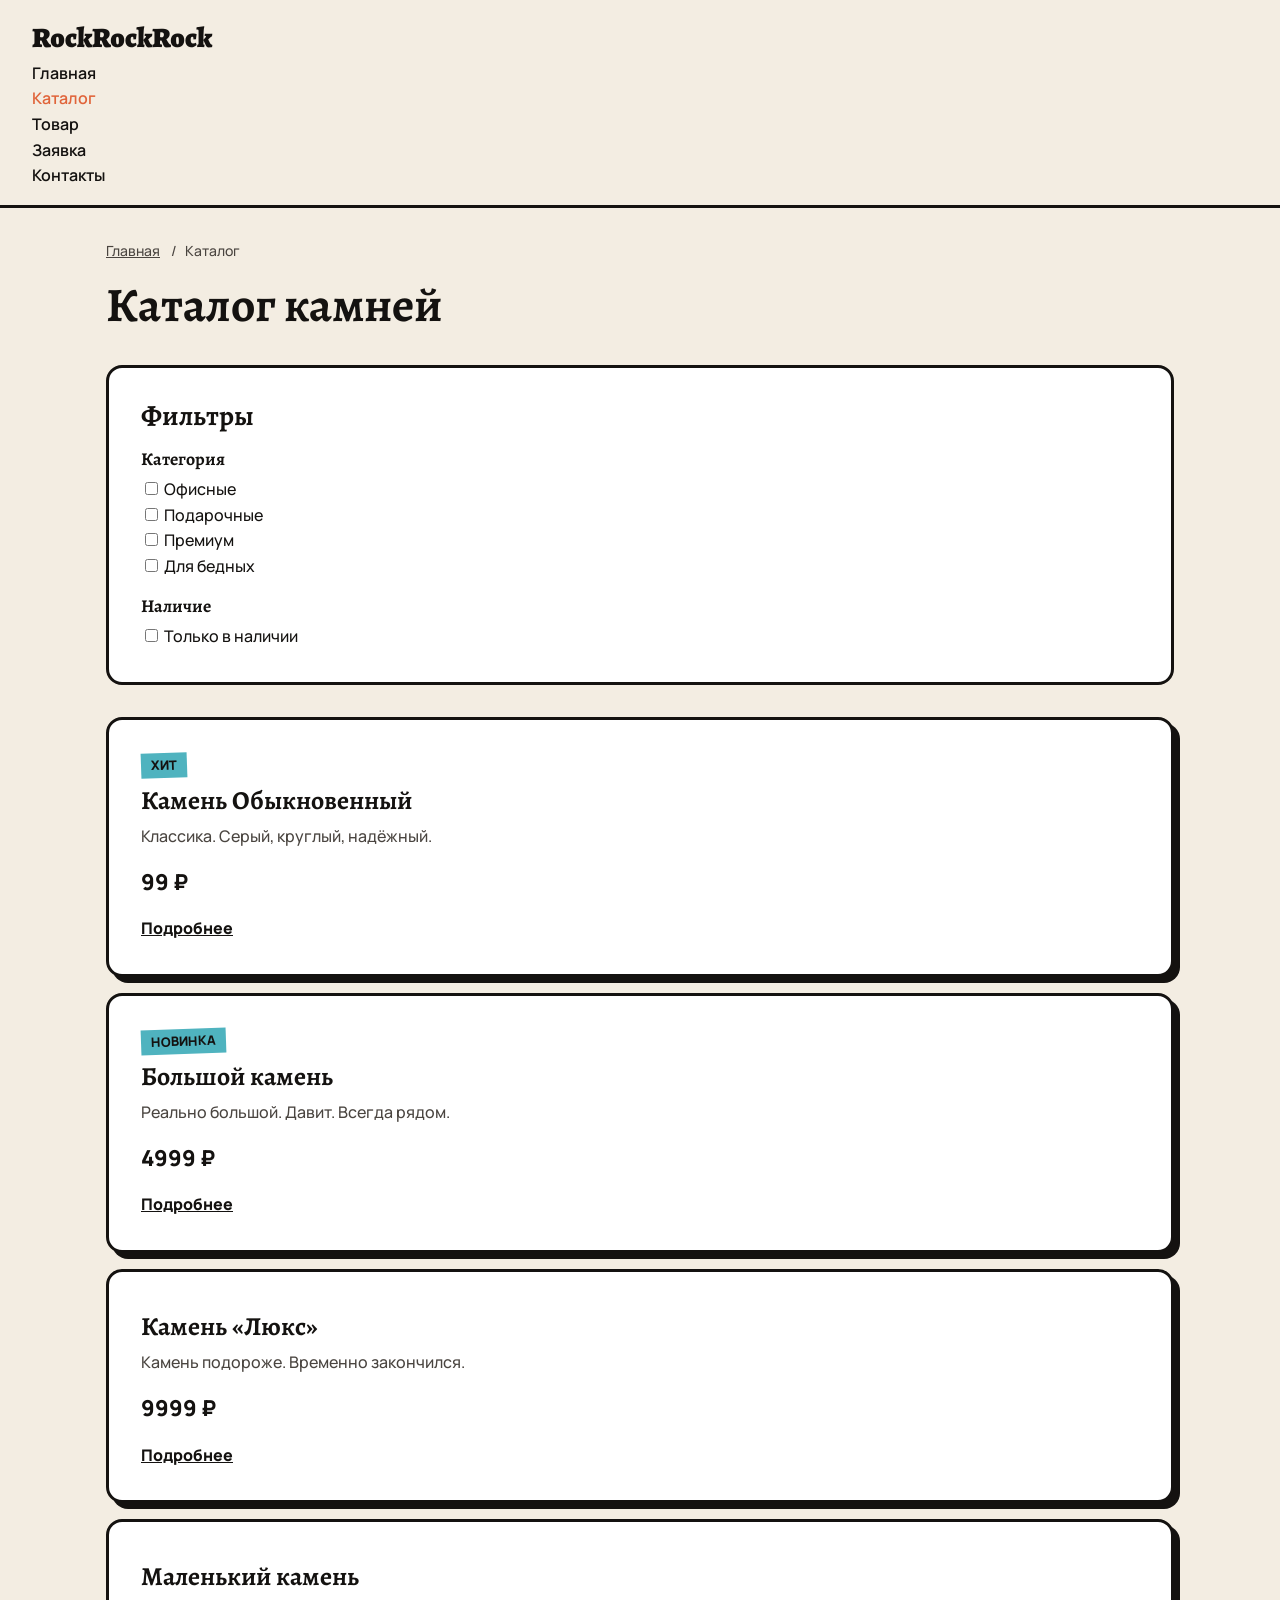
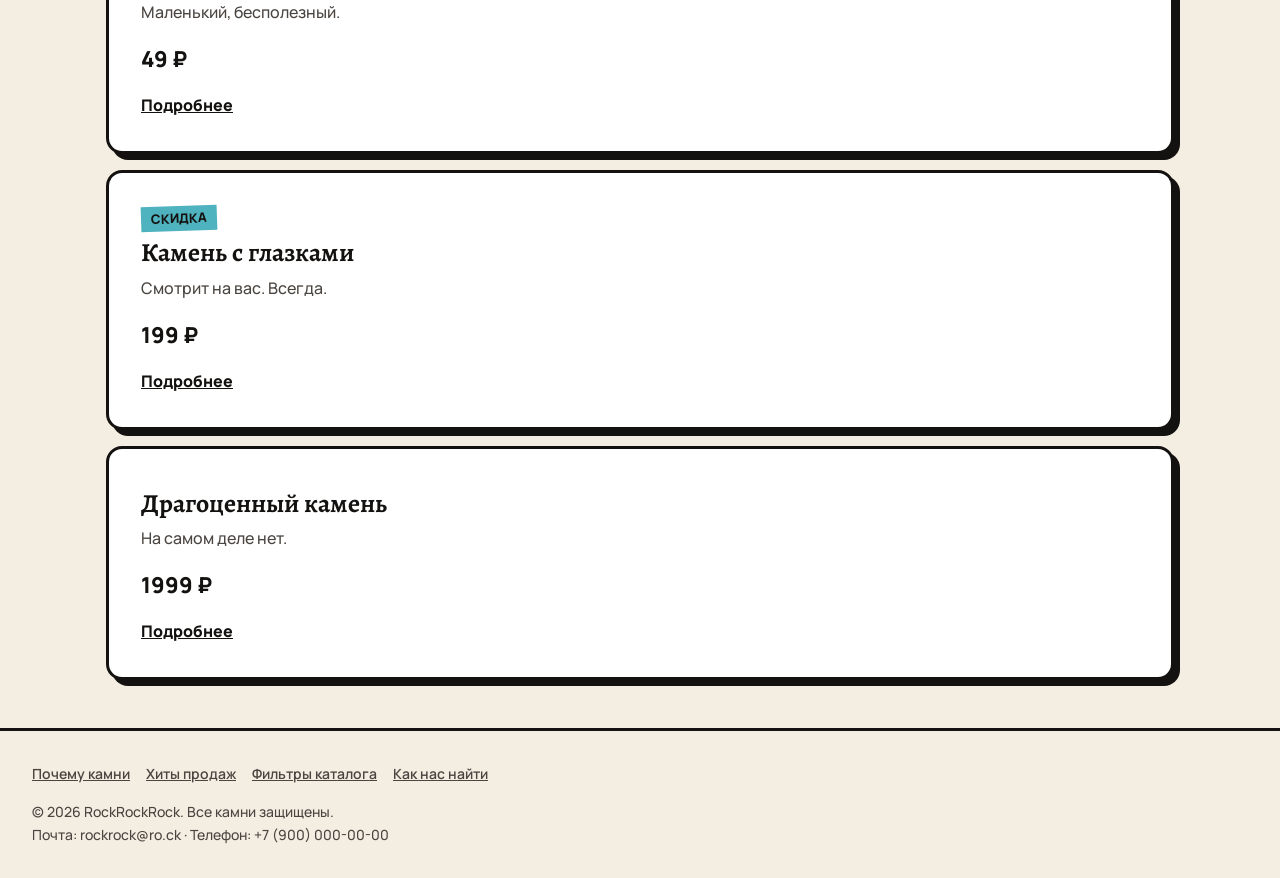
==== catalog.html @ 45fc7edb "feat: add catalog, product, order and contacts pages with navigation" ====
<!DOCTYPE html>
<html lang="ru">

<head>
    <meta charset="UTF-8">
    <meta name="viewport" content="width=device-width, initial-scale=1.0">
    <title>Каталог камней — RockRockRock</title>
    <meta name="description" content="Все камни магазина: фильтры по категориям, цены и наличие.">

    <link rel="preconnect" href="https://fonts.googleapis.com">
    <link rel="preconnect" href="https://fonts.gstatic.com" crossorigin>
    <link href="https://fonts.googleapis.com/css2?family=Alegreya:wght@700;900&family=Manrope:wght@400;500;600;800&display=swap" rel="stylesheet">

    <link rel="stylesheet" href="css/style.css">
    <script src="js/main.js" defer></script>
</head>

<body>
    <header class="site-header">
        <a class="site-header__logo" href="index.html">RockRockRock</a>

        <nav class="site-nav" aria-label="Основная навигация">
            <ul class="site-nav__list">
                <li class="site-nav__item"><a class="site-nav__link" href="index.html">Главная</a></li>
                <li class="site-nav__item"><a class="site-nav__link site-nav__link--active" href="catalog.html" aria-current="page">Каталог</a></li>
                <li class="site-nav__item"><a class="site-nav__link" href="product.html">Товар</a></li>
                <li class="site-nav__item"><a class="site-nav__link" href="order.html">Заявка</a></li>
                <li class="site-nav__item"><a class="site-nav__link" href="contacts.html">Контакты</a></li>
            </ul>
        </nav>
    </header>

    <main class="page">
        <nav class="breadcrumbs" aria-label="Хлебные крошки">
            <a class="breadcrumbs__item" href="index.html">Главная</a>
            <span class="breadcrumbs__item" aria-current="page">Каталог</span>
        </nav>

        <h1 class="page-title">Каталог камней</h1>

        <div class="catalog">
            <aside class="filters" id="filters">
                <h2 class="filters__title">Фильтры</h2>

                <h3 class="filters__subtitle">Категория</h3>
                <ul class="filters__list">
                    <li><label class="filters__option"><input type="checkbox" name="category" value="office"> Офисные</label></li>
                    <li><label class="filters__option"><input type="checkbox" name="category" value="gift"> Подарочные</label></li>
                    <li><label class="filters__option"><input type="checkbox" name="category" value="premium"> Премиум</label></li>
                    <li><label class="filters__option"><input type="checkbox" name="category" value="budget"> Для бедных</label></li>
                </ul>

                <h3 class="filters__subtitle">Наличие</h3>
                <ul class="filters__list">
                    <li><label class="filters__option"><input type="checkbox" name="stock" value="yes"> Только в наличии</label></li>
                </ul>
            </aside>

            <section class="catalog__products" aria-label="Список товаров">
                <article class="product-card">
                    <span class="product-card__badge">Хит</span>
                    <h3 class="product-card__title">Камень Обыкновенный</h3>
                    <p class="product-card__description">Классика. Серый, круглый, надёжный.</p>
                    <p class="product-card__price">99 ₽</p>
                    <a class="product-card__link" href="product.html">Подробнее</a>
                </article>

                <article class="product-card">
                    <span class="product-card__badge">Новинка</span>
                    <h3 class="product-card__title">Большой камень</h3>
                    <p class="product-card__description">Реально большой. Давит. Всегда рядом.</p>
                    <p class="product-card__price">4999 ₽</p>
                    <a class="product-card__link" href="product.html">Подробнее</a>
                </article>

                <article class="product-card">
                    <h3 class="product-card__title">Камень «Люкс»</h3>
                    <p class="product-card__description">Камень подороже. Временно закончился.</p>
                    <p class="product-card__price">9999 ₽</p>
                    <a class="product-card__link" href="product.html">Подробнее</a>
                </article>

                <article class="product-card">
                    <h3 class="product-card__title">Маленький камень</h3>
                    <p class="product-card__description">Маленький, бесполезный.</p>
                    <p class="product-card__price">49 ₽</p>
                    <a class="product-card__link" href="product.html">Подробнее</a>
                </article>

                <article class="product-card">
                    <span class="product-card__badge">Скидка</span>
                    <h3 class="product-card__title">Камень с глазками</h3>
                    <p class="product-card__description">Смотрит на вас. Всегда.</p>
                    <p class="product-card__price">199 ₽</p>
                    <a class="product-card__link" href="product.html">Подробнее</a>
                </article>

                <article class="product-card">
                    <h3 class="product-card__title">Драгоценный камень</h3>
                    <p class="product-card__description">На самом деле нет.</p>
                    <p class="product-card__price">1999 ₽</p>
                    <a class="product-card__link" href="product.html">Подробнее</a>
                </article>
            </section>
        </div>
    </main>

    <footer class="site-footer" id="contacts">
        <nav class="footer-nav" aria-label="Быстрые ссылки">
            <ul class="footer-nav__list">
                <li><a class="footer-nav__link" href="index.html#advantages">Почему камни</a></li>
                <li><a class="footer-nav__link" href="index.html#popular">Хиты продаж</a></li>
                <li><a class="footer-nav__link" href="catalog.html#filters">Фильтры каталога</a></li>
                <li><a class="footer-nav__link" href="contacts.html#address">Как нас найти</a></li>
            </ul>
        </nav>
        <p class="site-footer__text">© 2026 RockRockRock. Все камни защищены.</p>
        <p class="site-footer__text">Почта: rockrock@ro.ck · Телефон: +7 (900) 000-00-00</p>
    </footer>
</body>

</html>
---- css/style.css ----
/* =========================================
   1. ПЕРЕМЕННЫЕ
   ========================================= */
:root {
  /* цвета */
  --color-bg: #f3ede2;
  --color-surface: #ffffff;
  --color-text: #141210;
  --color-text-muted: #4a4540;
  --color-accent: #e0643a;
  --color-accent-2: #4fb3bf;
  --color-border: #141210;
  --color-danger: #c62828;
  --color-danger-bg: #fdecea;
  --color-backdrop: rgba(20, 18, 16, 0.6);

  /* шрифты */
  --font-text: "Manrope", sans-serif;
  --font-title: "Alegreya", serif;

  /* отступы */
  --space-xs: 4px;
  --space-sm: 8px;
  --space-md: 16px;
  --space-lg: 32px;
  --space-xl: 64px;

  /* скругления */
  --radius-sm: 8px;
  --radius-md: 16px;
  --radius-pill: 999px;

  /* обводки и тени */
  --border: 3px solid var(--color-border);
  --shadow: 6px 6px 0 var(--color-border);
  --shadow-lg: 10px 10px 0 var(--color-border);

  /* анимация */
  --transition: 0.15s ease;
}


/* =========================================
   2. СБРОС СТИЛЕЙ
   ========================================= */
*,
*::before,
*::after {
  box-sizing: border-box;
}

body,
h1,
h2,
h3,
p,
ul {
  margin: 0;
}

ul {
  padding: 0;
  list-style: none;
}

img {
  max-width: 100%;
  display: block;
}


/* =========================================
   3. БАЗОВЫЕ СТИЛИ
   ========================================= */

html {
  scroll-behavior: smooth;
}

:target {
  outline: 3px dashed var(--color-accent);
  outline-offset: 8px;
  scroll-margin-top: var(--space-lg);
}

body {
  font-family: var(--font-text);
  font-weight: 500;
  font-size: 16px;
  line-height: 1.6;
  color: var(--color-text);
  background-color: var(--color-bg);
}

h1,
h2,
h3 {
  font-family: var(--font-title);
  line-height: 1.15;
}

a {
  color: inherit;
  transition: color var(--transition);
}

/* единый видимый фокус для всех ссылок и кнопок */
a:focus-visible,
button:focus-visible {
  outline: 3px solid var(--color-accent-2);
  outline-offset: 3px;
}

.page {
  max-width: 1100px;
  margin: 0 auto;
  padding: var(--space-lg) var(--space-md);
}

.section-title {
  font-size: 40px;
  margin-bottom: var(--space-lg);
}


/* =========================================
   4. КНОПКИ
   ========================================= */
.button {
  display: inline-block;
  padding: 14px 28px;
  background-color: var(--color-text);
  color: var(--color-bg);
  font-weight: 800;
  text-decoration: none;
  border-radius: var(--radius-pill);
  transition: transform var(--transition), box-shadow var(--transition), background-color var(--transition);
}

button.button {
  border: none;
  font: inherit;
  font-weight: 800;
  cursor: pointer;
}

/* наведение — кнопка «приподнимается» */
.button:hover:not(:disabled) {
  background-color: var(--color-accent);
  transform: translate(-2px, -2px);
  box-shadow: 4px 4px 0 var(--color-border);
}

/* нажатие — кнопка «вдавливается» обратно */
.button:active:not(:disabled) {
  transform: translate(0, 0);
  box-shadow: none;
}

.button--ghost {
  background-color: transparent;
  color: var(--color-text);
  box-shadow: inset 0 0 0 3px var(--color-border);
}

.button--ghost:hover:not(:disabled) {
  background-color: var(--color-text);
  color: var(--color-bg);
}

/* выключенная кнопка */
.button:disabled,
.button--disabled {
  opacity: 0.45;
  cursor: not-allowed;
}


/* =========================================
   5. ШАПКА И НАВИГАЦИЯ
   ========================================= */
.site-header {
  padding: var(--space-md) var(--space-lg);
  border-bottom: var(--border);
  background-color: var(--color-bg);
}

.site-header__logo {
  font-family: var(--font-title);
  font-size: 28px;
  font-weight: 900;
  text-decoration: none;
}

.site-nav__link {
  font-weight: 600;
  text-decoration: none;
}

.site-nav__link:hover {
  color: var(--color-accent);
  text-decoration: underline;
  text-underline-offset: 4px;
}

.site-nav__link--active {
  color: var(--color-accent);
}


/* =========================================
   6. HERO
   ========================================= */
.hero {
  padding: var(--space-xl) 0;
}

.hero__label {
  font-weight: 800;
  text-transform: uppercase;
  letter-spacing: 0.1em;
  color: var(--color-text-muted);
}

.hero__title {
  font-size: 64px;
  font-weight: 900;
  margin: var(--space-md) 0;
}

.hero__accent {
  display: inline-block;
  background-color: var(--color-accent);
  color: var(--color-bg);
  padding: 0 16px 6px;
  transform: rotate(-2deg);
}

.hero__text {
  font-size: 20px;
  max-width: 560px;
  margin-bottom: var(--space-lg);
}


/* =========================================
   7. ПРЕИМУЩЕСТВА
   ========================================= */
.advantages,
.popular {
  margin-bottom: var(--space-xl);
}

.advantages__item {
  margin-bottom: var(--space-md);
}

.advantages__title {
  font-size: 24px;
}


/* =========================================
   8. КАРТОЧКИ ТОВАРОВ
   ========================================= */
.product-card {
  background-color: var(--color-surface);
  border: var(--border);
  border-radius: var(--radius-md);
  padding: var(--space-lg);
  margin-bottom: var(--space-md);
  box-shadow: var(--shadow);
  transition: transform var(--transition), box-shadow var(--transition);
}

/* карточка приподнимается при наведении */
.product-card:hover {
  transform: translate(-4px, -4px);
  box-shadow: var(--shadow-lg);
}

.product-card__badge {
  display: inline-block;
  background-color: var(--color-accent-2);
  padding: 2px 10px;
  font-size: 13px;
  font-weight: 800;
  transform: rotate(-2deg);
  text-transform: uppercase;
}

.product-card__title {
  font-size: 26px;
  margin: var(--space-sm) 0;
}

.product-card__description {
  color: var(--color-text-muted);
}

.product-card__price {
  font-size: 22px;
  font-weight: 800;
  margin: var(--space-md) 0;
}

.product-card__link {
  font-weight: 800;
}

.product-card__link:hover {
  color: var(--color-accent);
}

.product-card__button {
  margin-left: var(--space-md);
}


/* =========================================
   9. БОКОВОЙ БЛОК
   ========================================= */
.promo {
  background-color: var(--color-accent-2);
  border: var(--border);
  border-radius: var(--radius-md);
  padding: var(--space-lg);
}

.promo__title {
  font-size: 32px;
  margin-bottom: var(--space-sm);
}


/* =========================================
   10. МОДАЛЬНОЕ ОКНО
   ========================================= */
.order-dialog {
  width: min(100% - 32px, 560px);
  padding: var(--space-lg);
  background-color: var(--color-bg);
  color: var(--color-text);
  border: var(--border);
  border-radius: var(--radius-md);
  box-shadow: var(--shadow-lg);
}

.order-dialog::backdrop {
  background-color: var(--color-backdrop);
}

.order-dialog__title {
  font-size: 32px;
  margin-bottom: var(--space-lg);
}


/* =========================================
   11. ФОРМА
   ========================================= */
.order-form__field {
  margin-bottom: var(--space-md);
}

.order-form__label {
  display: block;
  margin-bottom: var(--space-xs);
  font-weight: 800;
}

.order-form__input {
  width: 100%;
  padding: 10px 14px;
  background-color: var(--color-surface);
  border: 2px solid var(--color-border);
  border-radius: var(--radius-sm);
  font: inherit;
  transition: border-color var(--transition), box-shadow var(--transition);
}

/* поле при наведении */
.order-form__input:hover {
  border-color: var(--color-accent-2);
}

/* поле в фокусе (кликом или табом) */
.order-form__input:focus {
  outline: none;
  border-color: var(--color-accent-2);
  box-shadow: 4px 4px 0 var(--color-border);
}

.order-form__input[aria-invalid="true"] {
  border-color: var(--color-danger);
  background-color: var(--color-danger-bg);
}

.order-form__hint {
  display: block;
  margin-top: var(--space-xs);
  color: var(--color-text-muted);
  font-size: 13px;
}

.order-form__field--checkbox {
  display: flex;
  align-items: center;
  gap: var(--space-sm);
}

/* чекбокс в цвет акцента */
.order-form__field--checkbox input {
  width: 20px;
  height: 20px;
  accent-color: var(--color-accent);
  cursor: pointer;
}

.order-form__actions {
  display: flex;
  justify-content: flex-end;
  gap: var(--space-sm);
  margin-top: var(--space-lg);
}


/* =========================================
   12. СООБЩЕНИЕ ОБ УСПЕХЕ
   ========================================= */
.success-message {
  position: fixed;
  right: var(--space-lg);
  bottom: var(--space-lg);
  z-index: 100;
  padding: var(--space-md) var(--space-lg);
  background-color: var(--color-accent-2);
  border: var(--border);
  box-shadow: var(--shadow);
  font-weight: 800;
}


/* =========================================
   13. ПОДВАЛ
   ========================================= */
.site-footer {
  padding: var(--space-lg);
  border-top: var(--border);
  color: var(--color-text-muted);
  font-size: 14px;
}

/* =========================================
   14. ВНУТРЕННИЕ СТРАНИЦЫ
   ========================================= */
.page-title {
  font-size: 48px;
  margin-bottom: var(--space-lg);
}

.hero__link {
  margin-left: var(--space-md);
  font-weight: 800;
}

.hero__link:hover {
  color: var(--color-accent);
}

/* хлебные крошки */
.breadcrumbs {
  margin-bottom: var(--space-md);
  font-size: 14px;
  color: var(--color-text-muted);
}

.breadcrumbs__item + .breadcrumbs__item::before {
  content: "/";
  margin: 0 var(--space-sm);
  color: var(--color-text-muted);
}

a.breadcrumbs__item:hover {
  color: var(--color-accent);
}

/* фильтры каталога */
.filters {
  background-color: var(--color-surface);
  border: var(--border);
  border-radius: var(--radius-md);
  padding: var(--space-lg);
  margin-bottom: var(--space-lg);
}

.filters__title {
  font-size: 28px;
  margin-bottom: var(--space-md);
}

.filters__subtitle {
  font-size: 18px;
  margin: var(--space-md) 0 var(--space-sm);
}

.filters__option {
  cursor: pointer;
}

.filters__option input {
  accent-color: var(--color-accent);
}

/* страница товара */
.product {
  margin-bottom: var(--space-xl);
}

.product__image {
  border: var(--border);
  border-radius: var(--radius-md);
  box-shadow: var(--shadow);
  background-color: var(--color-surface);
  margin-bottom: var(--space-lg);
}

.product__title {
  font-size: 48px;
  margin: var(--space-sm) 0 var(--space-md);
}

.product__text {
  max-width: 560px;
  margin-bottom: var(--space-md);
}

.product__price {
  font-size: 32px;
  font-weight: 800;
  margin-bottom: var(--space-lg);
}

/* таблица характеристик */
.specs {
  width: 100%;
  max-width: 640px;
  border-collapse: collapse;
  background-color: var(--color-surface);
  border: var(--border);
  box-shadow: var(--shadow);
}

.specs__caption {
  text-align: left;
  font-family: var(--font-title);
  font-size: 28px;
  font-weight: 900;
  margin-bottom: var(--space-md);
}

.specs th,
.specs td {
  padding: 12px var(--space-md);
  text-align: left;
  border-bottom: 2px solid var(--color-border);
}

.specs thead th {
  background-color: var(--color-text);
  color: var(--color-bg);
}

.specs tbody tr:hover {
  background-color: var(--color-bg);
}

/* заявка и контакты */
.order-page {
  max-width: 560px;
  margin-bottom: var(--space-xl);
}

.contacts {
  margin-bottom: var(--space-xl);
}

.contacts__list {
  font-style: normal;
}

.contacts__item {
  margin-bottom: var(--space-sm);
}

.contacts-cta {
  background-color: var(--color-accent-2);
  border: var(--border);
  border-radius: var(--radius-md);
  padding: var(--space-lg);
}

.contacts-cta__text {
  margin-bottom: var(--space-md);
}

/* меню в подвале */
.footer-nav {
  margin-bottom: var(--space-md);
}

.footer-nav__list {
  display: flex;
  flex-wrap: wrap;
  gap: var(--space-md);
}

.footer-nav__link {
  font-weight: 600;
}

.footer-nav__link:hover {
  color: var(--color-accent);
}
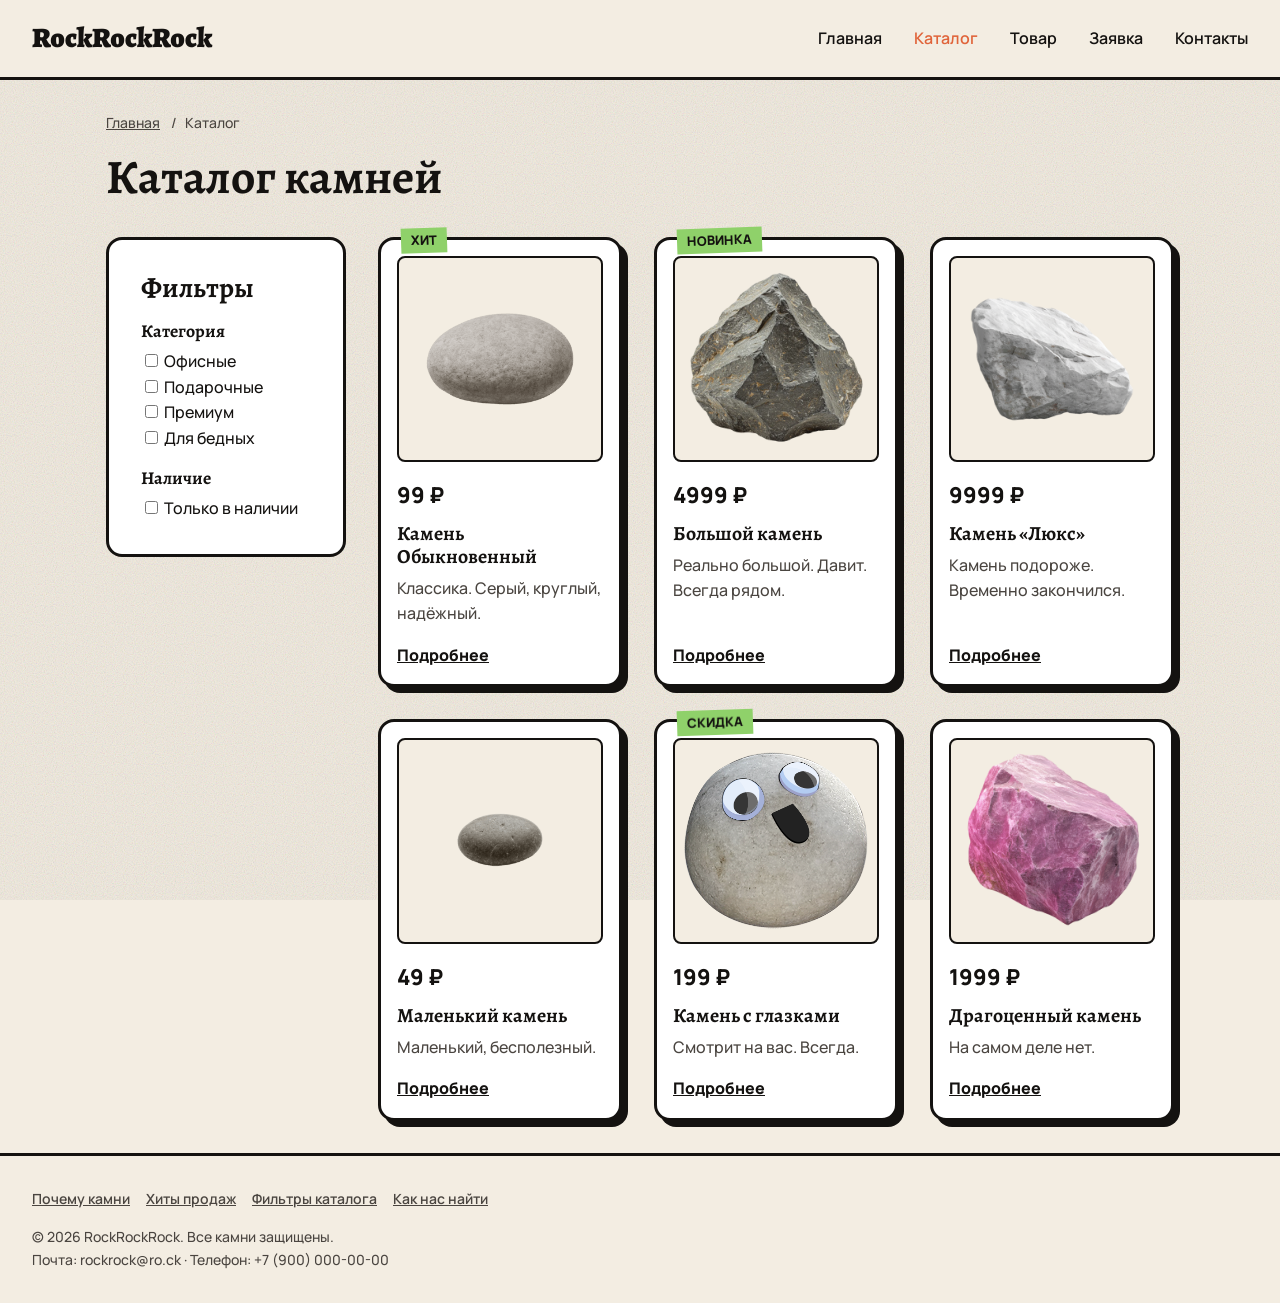
==== commit ee2fd7b0: "feat: add flexbox and grid layout, product images, sticky header" ====
--- a/catalog.html
+++ b/catalog.html
@@ -9,7 +9,9 @@
 
     <link rel="preconnect" href="https://fonts.googleapis.com">
     <link rel="preconnect" href="https://fonts.gstatic.com" crossorigin>
-    <link href="https://fonts.googleapis.com/css2?family=Alegreya:wght@700;900&family=Manrope:wght@400;500;600;800&display=swap" rel="stylesheet">
+    <link
+        href="https://fonts.googleapis.com/css2?family=Alegreya:wght@700;900&family=Manrope:wght@400;500;600;800&display=swap"
+        rel="stylesheet">
 
     <link rel="stylesheet" href="css/style.css">
     <script src="js/main.js" defer></script>
@@ -22,7 +24,8 @@
         <nav class="site-nav" aria-label="Основная навигация">
             <ul class="site-nav__list">
                 <li class="site-nav__item"><a class="site-nav__link" href="index.html">Главная</a></li>
-                <li class="site-nav__item"><a class="site-nav__link site-nav__link--active" href="catalog.html" aria-current="page">Каталог</a></li>
+                <li class="site-nav__item"><a class="site-nav__link site-nav__link--active" href="catalog.html"
+                        aria-current="page">Каталог</a></li>
                 <li class="site-nav__item"><a class="site-nav__link" href="product.html">Товар</a></li>
                 <li class="site-nav__item"><a class="site-nav__link" href="order.html">Заявка</a></li>
                 <li class="site-nav__item"><a class="site-nav__link" href="contacts.html">Контакты</a></li>
@@ -44,62 +47,91 @@
 
                 <h3 class="filters__subtitle">Категория</h3>
                 <ul class="filters__list">
-                    <li><label class="filters__option"><input type="checkbox" name="category" value="office"> Офисные</label></li>
-                    <li><label class="filters__option"><input type="checkbox" name="category" value="gift"> Подарочные</label></li>
-                    <li><label class="filters__option"><input type="checkbox" name="category" value="premium"> Премиум</label></li>
-                    <li><label class="filters__option"><input type="checkbox" name="category" value="budget"> Для бедных</label></li>
+                    <li><label class="filters__option"><input type="checkbox" name="category" value="office">
+                            Офисные</label></li>
+                    <li><label class="filters__option"><input type="checkbox" name="category" value="gift">
+                            Подарочные</label></li>
+                    <li><label class="filters__option"><input type="checkbox" name="category" value="premium">
+                            Премиум</label></li>
+                    <li><label class="filters__option"><input type="checkbox" name="category" value="budget"> Для
+                            бедных</label></li>
                 </ul>
 
                 <h3 class="filters__subtitle">Наличие</h3>
                 <ul class="filters__list">
-                    <li><label class="filters__option"><input type="checkbox" name="stock" value="yes"> Только в наличии</label></li>
+                    <li><label class="filters__option"><input type="checkbox" name="stock" value="yes"> Только в
+                            наличии</label></li>
                 </ul>
             </aside>
 
             <section class="catalog__products" aria-label="Список товаров">
                 <article class="product-card">
+                    <img class="product-card__image" src="images/rock-1.webp" alt="Камень Обыкновенный" width="300"
+                        height="300">
                     <span class="product-card__badge">Хит</span>
+                    <p class="product-card__price">99 ₽</p>
                     <h3 class="product-card__title">Камень Обыкновенный</h3>
                     <p class="product-card__description">Классика. Серый, круглый, надёжный.</p>
-                    <p class="product-card__price">99 ₽</p>
-                    <a class="product-card__link" href="product.html">Подробнее</a>
+                    <div class="product-card__actions">
+                        <a class="product-card__link" href="product.html">Подробнее</a>
+                    </div>
                 </article>
 
                 <article class="product-card">
+                    <img class="product-card__image" src="images/rock-2.webp" alt="Большой камень" width="300"
+                        height="300">
                     <span class="product-card__badge">Новинка</span>
+                    <p class="product-card__price">4999 ₽</p>
                     <h3 class="product-card__title">Большой камень</h3>
                     <p class="product-card__description">Реально большой. Давит. Всегда рядом.</p>
-                    <p class="product-card__price">4999 ₽</p>
-                    <a class="product-card__link" href="product.html">Подробнее</a>
+                    <div class="product-card__actions">
+                        <a class="product-card__link" href="product.html">Подробнее</a>
+                    </div>
                 </article>
 
                 <article class="product-card">
+                    <img class="product-card__image" src="images/rock-3.webp" alt="Камень «Люкс»" width="300"
+                        height="300">
+                    <p class="product-card__price">9999 ₽</p>
                     <h3 class="product-card__title">Камень «Люкс»</h3>
                     <p class="product-card__description">Камень подороже. Временно закончился.</p>
-                    <p class="product-card__price">9999 ₽</p>
-                    <a class="product-card__link" href="product.html">Подробнее</a>
+                    <div class="product-card__actions">
+                        <a class="product-card__link" href="product.html">Подробнее</a>
+                    </div>
                 </article>
 
                 <article class="product-card">
+                    <img class="product-card__image" src="images/rock-4.webp" alt="Маленький камень" width="300"
+                        height="300">
+                    <p class="product-card__price">49 ₽</p>
                     <h3 class="product-card__title">Маленький камень</h3>
                     <p class="product-card__description">Маленький, бесполезный.</p>
-                    <p class="product-card__price">49 ₽</p>
-                    <a class="product-card__link" href="product.html">Подробнее</a>
+                    <div class="product-card__actions">
+                        <a class="product-card__link" href="product.html">Подробнее</a>
+                    </div>
                 </article>
 
                 <article class="product-card">
+                    <img class="product-card__image" src="images/rock-5.webp" alt="Камень с глазками" width="300"
+                        height="300">
                     <span class="product-card__badge">Скидка</span>
+                    <p class="product-card__price">199 ₽</p>
                     <h3 class="product-card__title">Камень с глазками</h3>
                     <p class="product-card__description">Смотрит на вас. Всегда.</p>
-                    <p class="product-card__price">199 ₽</p>
-                    <a class="product-card__link" href="product.html">Подробнее</a>
+                    <div class="product-card__actions">
+                        <a class="product-card__link" href="product.html">Подробнее</a>
+                    </div>
                 </article>
 
                 <article class="product-card">
+                    <img class="product-card__image" src="images/rock-6.webp" alt="Драгоценный камень" width="300"
+                        height="300">
+                    <p class="product-card__price">1999 ₽</p>
                     <h3 class="product-card__title">Драгоценный камень</h3>
                     <p class="product-card__description">На самом деле нет.</p>
-                    <p class="product-card__price">1999 ₽</p>
-                    <a class="product-card__link" href="product.html">Подробнее</a>
+                    <div class="product-card__actions">
+                        <a class="product-card__link" href="product.html">Подробнее</a>
+                    </div>
                 </article>
             </section>
         </div>
@@ -119,4 +151,4 @@
     </footer>
 </body>
 
-</html>
+</html>
--- a/css/style.css
+++ b/css/style.css
@@ -8,7 +8,7 @@
   --color-text: #141210;
   --color-text-muted: #4a4540;
   --color-accent: #e0643a;
-  --color-accent-2: #4fb3bf;
+  --color-accent-2: #8fd16a;
   --color-border: #141210;
   --color-danger: #c62828;
   --color-danger-bg: #fdecea;
@@ -80,7 +80,7 @@
 :target {
   outline: 3px dashed var(--color-accent);
   outline-offset: 8px;
-  scroll-margin-top: var(--space-lg);
+  scroll-margin-top: 100px;
 }
 
 body {
@@ -267,8 +267,7 @@
   background-color: var(--color-surface);
   border: var(--border);
   border-radius: var(--radius-md);
-  padding: var(--space-lg);
-  margin-bottom: var(--space-md);
+  padding: var(--space-md);
   box-shadow: var(--shadow);
   transition: transform var(--transition), box-shadow var(--transition);
 }
@@ -290,7 +289,7 @@
 }
 
 .product-card__title {
-  font-size: 26px;
+  font-size: 20px;
   margin: var(--space-sm) 0;
 }
 
@@ -310,10 +309,6 @@
 
 .product-card__link:hover {
   color: var(--color-accent);
-}
-
-.product-card__button {
-  margin-left: var(--space-md);
 }
 
 
@@ -491,7 +486,6 @@
   border: var(--border);
   border-radius: var(--radius-md);
   padding: var(--space-lg);
-  margin-bottom: var(--space-lg);
 }
 
 .filters__title {
@@ -522,7 +516,6 @@
   border-radius: var(--radius-md);
   box-shadow: var(--shadow);
   background-color: var(--color-surface);
-  margin-bottom: var(--space-lg);
 }
 
 .product__title {
@@ -622,3 +615,135 @@
 .footer-nav__link:hover {
   color: var(--color-accent);
 }
+
+/* =========================================
+   15. РАСКЛАДКА: FLEXBOX И GRID
+   ========================================= */
+
+/* шапка: логотип слева, меню справа, прилипает к верху */
+.site-header {
+  position: sticky;
+  top: 0;
+  z-index: 50;
+  display: flex;
+  justify-content: space-between;
+  align-items: center;
+  gap: var(--space-lg);
+}
+
+/* меню в строку */
+.site-nav__list {
+  display: flex;
+  gap: var(--space-lg);
+}
+
+/* преимущества — три колонки */
+.advantages__list {
+  display: grid;
+  grid-template-columns: repeat(3, 1fr);
+  gap: var(--space-lg);
+}
+
+/* главная: хиты слева, «Камень дня» справа */
+.home-layout {
+  display: grid;
+  grid-template-columns: 1fr 260px;
+  gap: var(--space-lg);
+  align-items: start;
+}
+
+/* сетка карточек — по три в ряд */
+.popular__grid,
+.catalog__products {
+  display: grid;
+  grid-template-columns: repeat(3, 1fr);
+  gap: var(--space-lg);
+}
+
+/* карточка внутри — колонка */
+.product-card {
+  position: relative;
+  display: flex;
+  flex-direction: column;
+}
+
+.product-card__image {
+  width: 100%;
+  height: auto;
+  aspect-ratio: 1 / 1;
+  object-fit: cover;
+  border: 2px solid var(--color-border);
+  border-radius: var(--radius-sm);
+  background-color: var(--color-bg);
+  margin-bottom: var(--space-md);
+}
+
+/* бейдж — наклейка в углу поверх картинки */
+.product-card__badge {
+  position: absolute;
+  top: -12px;
+  left: 20px;
+  z-index: 1;
+}
+
+.product-card__price {
+  margin: 0;
+}
+
+/* ссылка и кнопка — в строку, прижаты к низу карточки */
+.product-card__actions {
+  display: flex;
+  justify-content: space-between;
+  align-items: center;
+  gap: var(--space-sm);
+  margin-top: auto;
+  padding-top: var(--space-md);
+}
+
+/* каталог: фильтры слева, товары справа */
+.catalog {
+  display: grid;
+  grid-template-columns: 240px 1fr;
+  grid-template-areas: "filters products";
+  gap: var(--space-lg);
+  align-items: start;
+}
+
+.filters {
+  grid-area: filters;
+  position: sticky;
+  top: 100px;
+}
+
+.catalog__products {
+  grid-area: products;
+}
+
+/* страница товара: фото слева, описание справа */
+.product {
+  display: grid;
+  grid-template-columns: 1fr 1fr;
+  gap: var(--space-xl);
+  align-items: center;
+}
+
+.product__image {
+  width: 100%;
+  height: auto;
+  aspect-ratio: 1 / 1;
+  object-fit: cover;
+}
+
+/* =========================================
+   16. ДЕКОР: ЗЕРНИСТОСТЬ 
+   ========================================= */
+body::before {
+  content: "";
+  position: fixed;
+  inset: 0;
+  z-index: -1;
+  pointer-events: none;
+  opacity: 0.3;
+  mix-blend-mode: multiply;
+  background-image: url("data:image/svg+xml,%3Csvg xmlns='http://www.w3.org/2000/svg' width='200' height='200'%3E%3Cfilter id='noise'%3E%3CfeTurbulence type='fractalNoise' baseFrequency='0.9' numOctaves='3' stitchTiles='stitch'/%3E%3C/filter%3E%3Crect width='100%25' height='100%25' filter='url(%23noise)'/%3E%3C/svg%3E");
+}
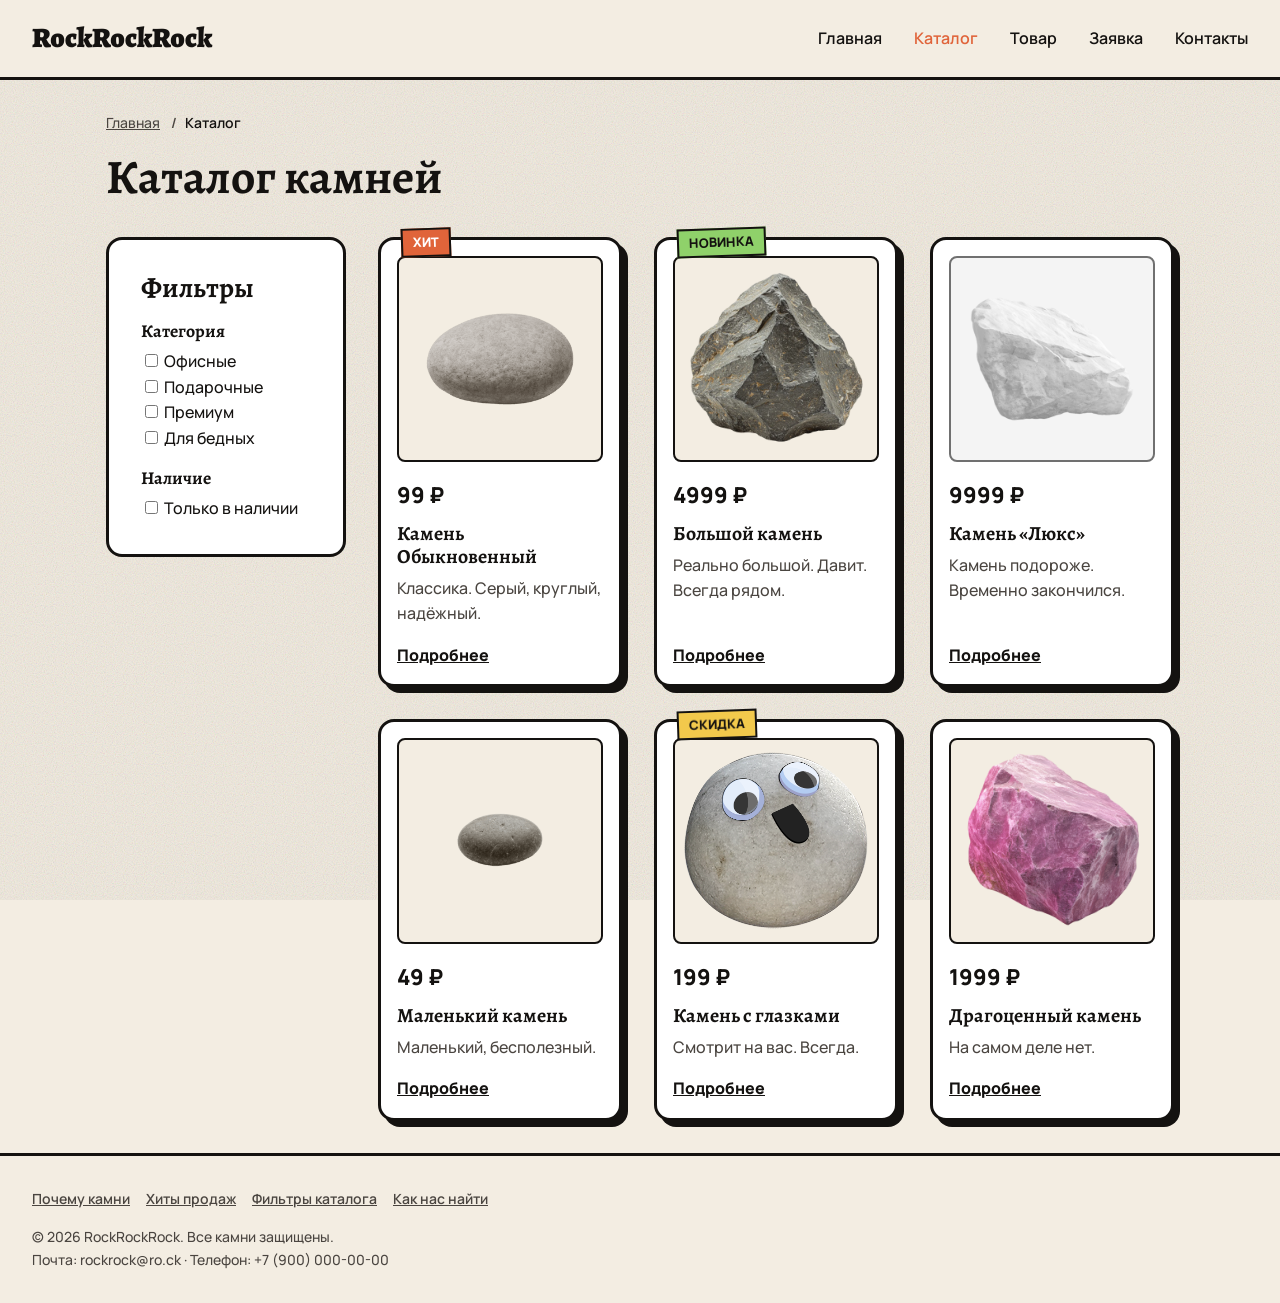
==== commit 39cb5224: "refactor: clean up BEM classes, merge duplicate CSS rules" ====
--- a/catalog.html
+++ b/catalog.html
@@ -35,8 +35,8 @@
 
     <main class="page">
         <nav class="breadcrumbs" aria-label="Хлебные крошки">
-            <a class="breadcrumbs__item" href="index.html">Главная</a>
-            <span class="breadcrumbs__item" aria-current="page">Каталог</span>
+            <a class="breadcrumbs__item breadcrumbs__link" href="index.html">Главная</a>
+            <span class="breadcrumbs__item breadcrumbs__item--current" aria-current="page">Каталог</span>
         </nav>
 
         <h1 class="page-title">Каталог камней</h1>
@@ -47,19 +47,19 @@
 
                 <h3 class="filters__subtitle">Категория</h3>
                 <ul class="filters__list">
-                    <li><label class="filters__option"><input type="checkbox" name="category" value="office">
+                    <li class="filters__item"><label class="filters__option"><input class="filters__checkbox" type="checkbox" name="category" value="office">
                             Офисные</label></li>
-                    <li><label class="filters__option"><input type="checkbox" name="category" value="gift">
+                    <li class="filters__item"><label class="filters__option"><input class="filters__checkbox" type="checkbox" name="category" value="gift">
                             Подарочные</label></li>
-                    <li><label class="filters__option"><input type="checkbox" name="category" value="premium">
+                    <li class="filters__item"><label class="filters__option"><input class="filters__checkbox" type="checkbox" name="category" value="premium">
                             Премиум</label></li>
-                    <li><label class="filters__option"><input type="checkbox" name="category" value="budget"> Для
+                    <li class="filters__item"><label class="filters__option"><input class="filters__checkbox" type="checkbox" name="category" value="budget"> Для
                             бедных</label></li>
                 </ul>
 
                 <h3 class="filters__subtitle">Наличие</h3>
                 <ul class="filters__list">
-                    <li><label class="filters__option"><input type="checkbox" name="stock" value="yes"> Только в
+                    <li class="filters__item"><label class="filters__option"><input class="filters__checkbox" type="checkbox" name="stock" value="yes"> Только в
                             наличии</label></li>
                 </ul>
             </aside>
@@ -68,7 +68,7 @@
                 <article class="product-card">
                     <img class="product-card__image" src="images/rock-1.webp" alt="Камень Обыкновенный" width="300"
                         height="300">
-                    <span class="product-card__badge">Хит</span>
+                    <span class="product-card__badge badge badge--hit">Хит</span>
                     <p class="product-card__price">99 ₽</p>
                     <h3 class="product-card__title">Камень Обыкновенный</h3>
                     <p class="product-card__description">Классика. Серый, круглый, надёжный.</p>
@@ -80,7 +80,7 @@
                 <article class="product-card">
                     <img class="product-card__image" src="images/rock-2.webp" alt="Большой камень" width="300"
                         height="300">
-                    <span class="product-card__badge">Новинка</span>
+                    <span class="product-card__badge badge badge--new">Новинка</span>
                     <p class="product-card__price">4999 ₽</p>
                     <h3 class="product-card__title">Большой камень</h3>
                     <p class="product-card__description">Реально большой. Давит. Всегда рядом.</p>
@@ -89,7 +89,7 @@
                     </div>
                 </article>
 
-                <article class="product-card">
+                <article class="product-card product-card--soldout">
                     <img class="product-card__image" src="images/rock-3.webp" alt="Камень «Люкс»" width="300"
                         height="300">
                     <p class="product-card__price">9999 ₽</p>
@@ -114,7 +114,7 @@
                 <article class="product-card">
                     <img class="product-card__image" src="images/rock-5.webp" alt="Камень с глазками" width="300"
                         height="300">
-                    <span class="product-card__badge">Скидка</span>
+                    <span class="product-card__badge badge badge--sale">Скидка</span>
                     <p class="product-card__price">199 ₽</p>
                     <h3 class="product-card__title">Камень с глазками</h3>
                     <p class="product-card__description">Смотрит на вас. Всегда.</p>
@@ -140,10 +140,10 @@
     <footer class="site-footer" id="contacts">
         <nav class="footer-nav" aria-label="Быстрые ссылки">
             <ul class="footer-nav__list">
-                <li><a class="footer-nav__link" href="index.html#advantages">Почему камни</a></li>
-                <li><a class="footer-nav__link" href="index.html#popular">Хиты продаж</a></li>
-                <li><a class="footer-nav__link" href="catalog.html#filters">Фильтры каталога</a></li>
-                <li><a class="footer-nav__link" href="contacts.html#address">Как нас найти</a></li>
+                <li class="footer-nav__item"><a class="footer-nav__link" href="index.html#advantages">Почему камни</a></li>
+                <li class="footer-nav__item"><a class="footer-nav__link" href="index.html#popular">Хиты продаж</a></li>
+                <li class="footer-nav__item"><a class="footer-nav__link" href="catalog.html#filters">Фильтры каталога</a></li>
+                <li class="footer-nav__item"><a class="footer-nav__link" href="contacts.html#address">Как нас найти</a></li>
             </ul>
         </nav>
         <p class="site-footer__text">© 2026 RockRockRock. Все камни защищены.</p>
--- a/css/style.css
+++ b/css/style.css
@@ -9,6 +9,7 @@
   --color-text-muted: #4a4540;
   --color-accent: #e0643a;
   --color-accent-2: #8fd16a;
+  --color-accent-3: #f2c94c;
   --color-border: #141210;
   --color-danger: #c62828;
   --color-danger-bg: #fdecea;
@@ -37,6 +38,9 @@
 
   /* анимация */
   --transition: 0.15s ease;
+
+  /* высота липкой шапки — отступ для якорей и липких фильтров */
+  --header-offset: 100px;
 }
 
 
@@ -72,15 +76,8 @@
 /* =========================================
    3. БАЗОВЫЕ СТИЛИ
    ========================================= */
-
 html {
   scroll-behavior: smooth;
-}
-
-:target {
-  outline: 3px dashed var(--color-accent);
-  outline-offset: 8px;
-  scroll-margin-top: 100px;
 }
 
 body {
@@ -111,12 +108,24 @@
   outline-offset: 3px;
 }
 
+/* цель якорной ссылки */
+:target {
+  outline: 3px dashed var(--color-accent);
+  outline-offset: 8px;
+  scroll-margin-top: var(--header-offset);
+}
+
 .page {
   max-width: 1100px;
   margin: 0 auto;
   padding: var(--space-lg) var(--space-md);
 }
 
+.page-title {
+  font-size: 48px;
+  margin-bottom: var(--space-lg);
+}
+
 .section-title {
   font-size: 40px;
   margin-bottom: var(--space-lg);
@@ -129,19 +138,15 @@
 .button {
   display: inline-block;
   padding: 14px 28px;
+  border: none;
+  border-radius: var(--radius-pill);
   background-color: var(--color-text);
   color: var(--color-bg);
+  font: inherit;
   font-weight: 800;
   text-decoration: none;
-  border-radius: var(--radius-pill);
+  cursor: pointer;
   transition: transform var(--transition), box-shadow var(--transition), background-color var(--transition);
-}
-
-button.button {
-  border: none;
-  font: inherit;
-  font-weight: 800;
-  cursor: pointer;
 }
 
 /* наведение — кнопка «приподнимается» */
@@ -168,7 +173,7 @@
   color: var(--color-bg);
 }
 
-/* выключенная кнопка */
+/* выключенная кнопка (для ссылки-кнопки — модификатор) */
 .button:disabled,
 .button--disabled {
   opacity: 0.45;
@@ -177,9 +182,45 @@
 
 
 /* =========================================
-   5. ШАПКА И НАВИГАЦИЯ
+   5. БЕЙДЖ (отдельный блок, используется в миксах)
+   ========================================= */
+.badge {
+  display: inline-block;
+  padding: 2px 10px;
+  border: 2px solid var(--color-border);
+  background-color: var(--color-accent-2);
+  color: var(--color-text);
+  font-size: 13px;
+  font-weight: 800;
+  text-transform: uppercase;
+  transform: rotate(-2deg);
+}
+
+.badge--hit {
+  background-color: var(--color-accent);
+  color: var(--color-surface);
+}
+
+.badge--new {
+  background-color: var(--color-accent-2);
+}
+
+.badge--sale {
+  background-color: var(--color-accent-3);
+}
+
+
+/* =========================================
+   6. ШАПКА И НАВИГАЦИЯ
    ========================================= */
 .site-header {
+  position: sticky;
+  top: 0;
+  z-index: 50;
+  display: flex;
+  justify-content: space-between;
+  align-items: center;
+  gap: var(--space-lg);
   padding: var(--space-md) var(--space-lg);
   border-bottom: var(--border);
   background-color: var(--color-bg);
@@ -192,6 +233,11 @@
   text-decoration: none;
 }
 
+.site-nav__list {
+  display: flex;
+  gap: var(--space-lg);
+}
+
 .site-nav__link {
   font-weight: 600;
   text-decoration: none;
@@ -209,7 +255,33 @@
 
 
 /* =========================================
-   6. HERO
+   7. ХЛЕБНЫЕ КРОШКИ
+   ========================================= */
+.breadcrumbs {
+  margin-bottom: var(--space-md);
+  font-size: 14px;
+  color: var(--color-text-muted);
+}
+
+/* разделитель перед каждой крошкой, кроме первой */
+.breadcrumbs__item + .breadcrumbs__item::before {
+  content: "/";
+  margin: 0 var(--space-sm);
+  color: var(--color-text-muted);
+}
+
+.breadcrumbs__link:hover {
+  color: var(--color-accent);
+}
+
+.breadcrumbs__item--current {
+  color: var(--color-text);
+  font-weight: 600;
+}
+
+
+/* =========================================
+   8. HERO
    ========================================= */
 .hero {
   padding: var(--space-xl) 0;
@@ -242,79 +314,54 @@
   margin-bottom: var(--space-lg);
 }
 
-
-/* =========================================
-   7. ПРЕИМУЩЕСТВА
-   ========================================= */
-.advantages,
+.hero__link {
+  margin-left: var(--space-md);
+  font-weight: 800;
+}
+
+.hero__link:hover {
+  color: var(--color-accent);
+}
+
+
+/* =========================================
+   9. ПРЕИМУЩЕСТВА
+   ========================================= */
+.advantages {
+  margin-bottom: var(--space-xl);
+}
+
+.advantages__list {
+  display: grid;
+  grid-template-columns: repeat(3, 1fr);
+  gap: var(--space-lg);
+}
+
+.advantages__title {
+  font-size: 24px;
+}
+
+
+/* =========================================
+   10. ГЛАВНАЯ: ХИТЫ И «КАМЕНЬ ДНЯ»
+   ========================================= */
+.home-layout {
+  display: grid;
+  grid-template-columns: 1fr 260px;
+  gap: var(--space-lg);
+  align-items: start;
+}
+
 .popular {
   margin-bottom: var(--space-xl);
 }
 
-.advantages__item {
-  margin-bottom: var(--space-md);
-}
-
-.advantages__title {
-  font-size: 24px;
-}
-
-
-/* =========================================
-   8. КАРТОЧКИ ТОВАРОВ
-   ========================================= */
-.product-card {
-  background-color: var(--color-surface);
-  border: var(--border);
-  border-radius: var(--radius-md);
-  padding: var(--space-md);
-  box-shadow: var(--shadow);
-  transition: transform var(--transition), box-shadow var(--transition);
-}
-
-/* карточка приподнимается при наведении */
-.product-card:hover {
-  transform: translate(-4px, -4px);
-  box-shadow: var(--shadow-lg);
-}
-
-.product-card__badge {
-  display: inline-block;
-  background-color: var(--color-accent-2);
-  padding: 2px 10px;
-  font-size: 13px;
-  font-weight: 800;
-  transform: rotate(-2deg);
-  text-transform: uppercase;
-}
-
-.product-card__title {
-  font-size: 20px;
-  margin: var(--space-sm) 0;
-}
-
-.product-card__description {
-  color: var(--color-text-muted);
-}
-
-.product-card__price {
-  font-size: 22px;
-  font-weight: 800;
-  margin: var(--space-md) 0;
-}
-
-.product-card__link {
-  font-weight: 800;
-}
-
-.product-card__link:hover {
-  color: var(--color-accent);
-}
-
-
-/* =========================================
-   9. БОКОВОЙ БЛОК
-   ========================================= */
+.popular__grid {
+  display: grid;
+  grid-template-columns: repeat(3, 1fr);
+  gap: var(--space-lg);
+}
+
 .promo {
   background-color: var(--color-accent-2);
   border: var(--border);
@@ -329,7 +376,212 @@
 
 
 /* =========================================
-   10. МОДАЛЬНОЕ ОКНО
+   11. КАРТОЧКА ТОВАРА
+   ========================================= */
+.product-card {
+  position: relative;
+  display: flex;
+  flex-direction: column;
+  padding: var(--space-md);
+  background-color: var(--color-surface);
+  border: var(--border);
+  border-radius: var(--radius-md);
+  box-shadow: var(--shadow);
+  transition: transform var(--transition), box-shadow var(--transition);
+}
+
+/* карточка приподнимается при наведении */
+.product-card:hover {
+  transform: translate(-4px, -4px);
+  box-shadow: var(--shadow-lg);
+}
+
+.product-card__image {
+  width: 100%;
+  height: auto;
+  aspect-ratio: 1 / 1;
+  object-fit: cover;
+  margin-bottom: var(--space-md);
+  border: 2px solid var(--color-border);
+  border-radius: var(--radius-sm);
+  background-color: var(--color-bg);
+}
+
+/* бейдж — наклейка в углу поверх картинки (вид задаёт блок .badge) */
+.product-card__badge {
+  position: absolute;
+  top: -12px;
+  left: 20px;
+  z-index: 1;
+}
+
+.product-card__price {
+  font-size: 22px;
+  font-weight: 800;
+}
+
+.product-card__title {
+  font-size: 20px;
+  margin: var(--space-sm) 0;
+}
+
+.product-card__description {
+  color: var(--color-text-muted);
+}
+
+/* ссылка и кнопка — в строку, прижаты к низу карточки */
+.product-card__actions {
+  display: flex;
+  justify-content: space-between;
+  align-items: center;
+  gap: var(--space-sm);
+  margin-top: auto;
+  padding-top: var(--space-md);
+}
+
+.product-card__link {
+  font-weight: 800;
+}
+
+.product-card__link:hover {
+  color: var(--color-accent);
+}
+
+/* вариант карточки: товара нет в наличии */
+.product-card--soldout .product-card__image {
+  filter: grayscale(1);
+  opacity: 0.6;
+}
+
+
+/* =========================================
+   12. КАТАЛОГ И ФИЛЬТРЫ
+   ========================================= */
+.catalog {
+  display: grid;
+  grid-template-columns: 240px 1fr;
+  grid-template-areas: "filters products";
+  gap: var(--space-lg);
+  align-items: start;
+}
+
+.catalog__products {
+  grid-area: products;
+  display: grid;
+  grid-template-columns: repeat(3, 1fr);
+  gap: var(--space-lg);
+}
+
+.filters {
+  grid-area: filters;
+  position: sticky;
+  top: var(--header-offset);
+  padding: var(--space-lg);
+  background-color: var(--color-surface);
+  border: var(--border);
+  border-radius: var(--radius-md);
+}
+
+.filters__title {
+  font-size: 28px;
+  margin-bottom: var(--space-md);
+}
+
+.filters__subtitle {
+  font-size: 18px;
+  margin: var(--space-md) 0 var(--space-sm);
+}
+
+.filters__option {
+  cursor: pointer;
+}
+
+.filters__checkbox {
+  accent-color: var(--color-accent);
+}
+
+
+/* =========================================
+   13. СТРАНИЦА ТОВАРА И ТАБЛИЦА
+   ========================================= */
+.product {
+  display: grid;
+  grid-template-columns: 1fr 1fr;
+  gap: var(--space-xl);
+  align-items: center;
+  margin-bottom: var(--space-xl);
+}
+
+.product__image {
+  width: 100%;
+  height: auto;
+  aspect-ratio: 1 / 1;
+  object-fit: cover;
+  border: var(--border);
+  border-radius: var(--radius-md);
+  box-shadow: var(--shadow);
+  background-color: var(--color-surface);
+}
+
+.product__title {
+  font-size: 48px;
+  margin: var(--space-sm) 0 var(--space-md);
+}
+
+.product__text {
+  max-width: 560px;
+  margin-bottom: var(--space-md);
+}
+
+.product__price {
+  font-size: 32px;
+  font-weight: 800;
+  margin-bottom: var(--space-lg);
+}
+
+.specs {
+  width: 100%;
+  max-width: 640px;
+  border-collapse: collapse;
+  background-color: var(--color-surface);
+  border: var(--border);
+  box-shadow: var(--shadow);
+}
+
+.specs__caption {
+  text-align: left;
+  font-family: var(--font-title);
+  font-size: 28px;
+  font-weight: 900;
+  margin-bottom: var(--space-md);
+}
+
+.specs__row:hover {
+  background-color: var(--color-bg);
+}
+
+.specs__row--head:hover {
+  background-color: transparent;
+}
+
+.specs__cell {
+  padding: 12px var(--space-md);
+  text-align: left;
+  border-bottom: 2px solid var(--color-border);
+}
+
+.specs__cell--head {
+  background-color: var(--color-text);
+  color: var(--color-bg);
+}
+
+.specs__cell--title {
+  font-weight: 800;
+}
+
+
+/* =========================================
+   14. МОДАЛЬНОЕ ОКНО
    ========================================= */
 .order-dialog {
   width: min(100% - 32px, 560px);
@@ -352,10 +604,21 @@
 
 
 /* =========================================
-   11. ФОРМА
-   ========================================= */
+   15. ФОРМА ЗАЯВКИ
+   ========================================= */
+.order-page {
+  max-width: 560px;
+  margin-bottom: var(--space-xl);
+}
+
 .order-form__field {
   margin-bottom: var(--space-md);
+}
+
+.order-form__field--checkbox {
+  display: flex;
+  align-items: center;
+  gap: var(--space-sm);
 }
 
 .order-form__label {
@@ -379,7 +642,7 @@
   border-color: var(--color-accent-2);
 }
 
-/* поле в фокусе (кликом или табом) */
+/* поле в фокусе (кликом или табом) — стоит ниже :hover, поэтому важнее */
 .order-form__input:focus {
   outline: none;
   border-color: var(--color-accent-2);
@@ -398,17 +661,15 @@
   font-size: 13px;
 }
 
-.order-form__field--checkbox {
-  display: flex;
-  align-items: center;
-  gap: var(--space-sm);
-}
-
 /* чекбокс в цвет акцента */
-.order-form__field--checkbox input {
+.order-form__checkbox {
   width: 20px;
   height: 20px;
   accent-color: var(--color-accent);
+  cursor: pointer;
+}
+
+.order-form__checkbox-label {
   cursor: pointer;
 }
 
@@ -419,10 +680,7 @@
   margin-top: var(--space-lg);
 }
 
-
-/* =========================================
-   12. СООБЩЕНИЕ ОБ УСПЕХЕ
-   ========================================= */
+/* сообщение об успешной отправке */
 .success-message {
   position: fixed;
   right: var(--space-lg);
@@ -437,7 +695,38 @@
 
 
 /* =========================================
-   13. ПОДВАЛ
+   16. КОНТАКТЫ
+   ========================================= */
+.contacts {
+  margin-bottom: var(--space-xl);
+}
+
+.contacts__list {
+  font-style: normal;
+}
+
+.contacts__item {
+  margin-bottom: var(--space-sm);
+}
+
+.contacts__link:hover {
+  color: var(--color-accent);
+}
+
+.contacts-cta {
+  background-color: var(--color-accent-2);
+  border: var(--border);
+  border-radius: var(--radius-md);
+  padding: var(--space-lg);
+}
+
+.contacts-cta__text {
+  margin-bottom: var(--space-md);
+}
+
+
+/* =========================================
+   17. ПОДВАЛ
    ========================================= */
 .site-footer {
   padding: var(--space-lg);
@@ -446,158 +735,6 @@
   font-size: 14px;
 }
 
-/* =========================================
-   14. ВНУТРЕННИЕ СТРАНИЦЫ
-   ========================================= */
-.page-title {
-  font-size: 48px;
-  margin-bottom: var(--space-lg);
-}
-
-.hero__link {
-  margin-left: var(--space-md);
-  font-weight: 800;
-}
-
-.hero__link:hover {
-  color: var(--color-accent);
-}
-
-/* хлебные крошки */
-.breadcrumbs {
-  margin-bottom: var(--space-md);
-  font-size: 14px;
-  color: var(--color-text-muted);
-}
-
-.breadcrumbs__item + .breadcrumbs__item::before {
-  content: "/";
-  margin: 0 var(--space-sm);
-  color: var(--color-text-muted);
-}
-
-a.breadcrumbs__item:hover {
-  color: var(--color-accent);
-}
-
-/* фильтры каталога */
-.filters {
-  background-color: var(--color-surface);
-  border: var(--border);
-  border-radius: var(--radius-md);
-  padding: var(--space-lg);
-}
-
-.filters__title {
-  font-size: 28px;
-  margin-bottom: var(--space-md);
-}
-
-.filters__subtitle {
-  font-size: 18px;
-  margin: var(--space-md) 0 var(--space-sm);
-}
-
-.filters__option {
-  cursor: pointer;
-}
-
-.filters__option input {
-  accent-color: var(--color-accent);
-}
-
-/* страница товара */
-.product {
-  margin-bottom: var(--space-xl);
-}
-
-.product__image {
-  border: var(--border);
-  border-radius: var(--radius-md);
-  box-shadow: var(--shadow);
-  background-color: var(--color-surface);
-}
-
-.product__title {
-  font-size: 48px;
-  margin: var(--space-sm) 0 var(--space-md);
-}
-
-.product__text {
-  max-width: 560px;
-  margin-bottom: var(--space-md);
-}
-
-.product__price {
-  font-size: 32px;
-  font-weight: 800;
-  margin-bottom: var(--space-lg);
-}
-
-/* таблица характеристик */
-.specs {
-  width: 100%;
-  max-width: 640px;
-  border-collapse: collapse;
-  background-color: var(--color-surface);
-  border: var(--border);
-  box-shadow: var(--shadow);
-}
-
-.specs__caption {
-  text-align: left;
-  font-family: var(--font-title);
-  font-size: 28px;
-  font-weight: 900;
-  margin-bottom: var(--space-md);
-}
-
-.specs th,
-.specs td {
-  padding: 12px var(--space-md);
-  text-align: left;
-  border-bottom: 2px solid var(--color-border);
-}
-
-.specs thead th {
-  background-color: var(--color-text);
-  color: var(--color-bg);
-}
-
-.specs tbody tr:hover {
-  background-color: var(--color-bg);
-}
-
-/* заявка и контакты */
-.order-page {
-  max-width: 560px;
-  margin-bottom: var(--space-xl);
-}
-
-.contacts {
-  margin-bottom: var(--space-xl);
-}
-
-.contacts__list {
-  font-style: normal;
-}
-
-.contacts__item {
-  margin-bottom: var(--space-sm);
-}
-
-.contacts-cta {
-  background-color: var(--color-accent-2);
-  border: var(--border);
-  border-radius: var(--radius-md);
-  padding: var(--space-lg);
-}
-
-.contacts-cta__text {
-  margin-bottom: var(--space-md);
-}
-
-/* меню в подвале */
 .footer-nav {
   margin-bottom: var(--space-md);
 }
@@ -616,126 +753,9 @@
   color: var(--color-accent);
 }
 
-/* =========================================
-   15. РАСКЛАДКА: FLEXBOX И GRID
-   ========================================= */
-
-/* шапка: логотип слева, меню справа, прилипает к верху */
-.site-header {
-  position: sticky;
-  top: 0;
-  z-index: 50;
-  display: flex;
-  justify-content: space-between;
-  align-items: center;
-  gap: var(--space-lg);
-}
-
-/* меню в строку */
-.site-nav__list {
-  display: flex;
-  gap: var(--space-lg);
-}
-
-/* преимущества — три колонки */
-.advantages__list {
-  display: grid;
-  grid-template-columns: repeat(3, 1fr);
-  gap: var(--space-lg);
-}
-
-/* главная: хиты слева, «Камень дня» справа */
-.home-layout {
-  display: grid;
-  grid-template-columns: 1fr 260px;
-  gap: var(--space-lg);
-  align-items: start;
-}
-
-/* сетка карточек — по три в ряд */
-.popular__grid,
-.catalog__products {
-  display: grid;
-  grid-template-columns: repeat(3, 1fr);
-  gap: var(--space-lg);
-}
-
-/* карточка внутри — колонка */
-.product-card {
-  position: relative;
-  display: flex;
-  flex-direction: column;
-}
-
-.product-card__image {
-  width: 100%;
-  height: auto;
-  aspect-ratio: 1 / 1;
-  object-fit: cover;
-  border: 2px solid var(--color-border);
-  border-radius: var(--radius-sm);
-  background-color: var(--color-bg);
-  margin-bottom: var(--space-md);
-}
-
-/* бейдж — наклейка в углу поверх картинки */
-.product-card__badge {
-  position: absolute;
-  top: -12px;
-  left: 20px;
-  z-index: 1;
-}
-
-.product-card__price {
-  margin: 0;
-}
-
-/* ссылка и кнопка — в строку, прижаты к низу карточки */
-.product-card__actions {
-  display: flex;
-  justify-content: space-between;
-  align-items: center;
-  gap: var(--space-sm);
-  margin-top: auto;
-  padding-top: var(--space-md);
-}
-
-/* каталог: фильтры слева, товары справа */
-.catalog {
-  display: grid;
-  grid-template-columns: 240px 1fr;
-  grid-template-areas: "filters products";
-  gap: var(--space-lg);
-  align-items: start;
-}
-
-.filters {
-  grid-area: filters;
-  position: sticky;
-  top: 100px;
-}
-
-.catalog__products {
-  grid-area: products;
-}
-
-/* страница товара: фото слева, описание справа */
-.product {
-  display: grid;
-  grid-template-columns: 1fr 1fr;
-  gap: var(--space-xl);
-  align-items: center;
-}
-
-.product__image {
-  width: 100%;
-  height: auto;
-  aspect-ratio: 1 / 1;
-  object-fit: cover;
-}
-
-/* =========================================
-   16. ДЕКОР: ЗЕРНИСТОСТЬ 
+
+/* =========================================
+   18. ДЕКОР: ЗЕРНИСТОСТЬ ФОНА
    ========================================= */
 body::before {
   content: "";
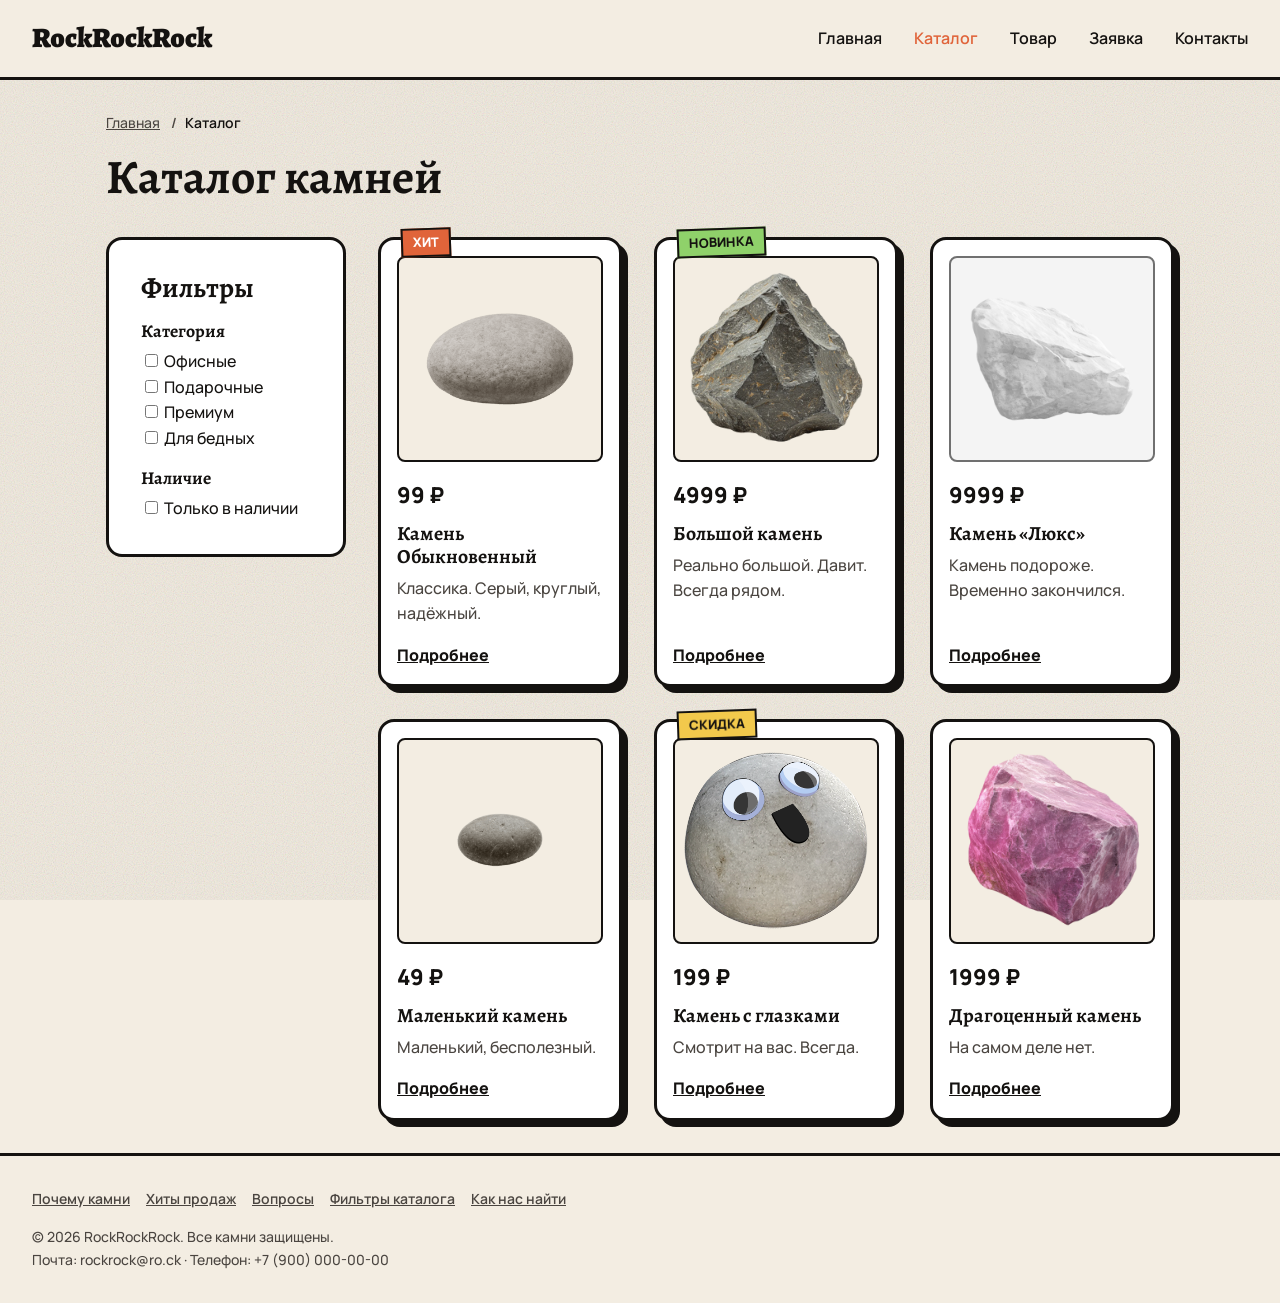
==== commit 567ce059: "feat: add FAQ, sticker styling, promo link" ====
--- a/catalog.html
+++ b/catalog.html
@@ -142,6 +142,7 @@
             <ul class="footer-nav__list">
                 <li class="footer-nav__item"><a class="footer-nav__link" href="index.html#advantages">Почему камни</a></li>
                 <li class="footer-nav__item"><a class="footer-nav__link" href="index.html#popular">Хиты продаж</a></li>
+                <li class="footer-nav__item"><a class="footer-nav__link" href="index.html#faq">Вопросы</a></li>
                 <li class="footer-nav__item"><a class="footer-nav__link" href="catalog.html#filters">Фильтры каталога</a></li>
                 <li class="footer-nav__item"><a class="footer-nav__link" href="contacts.html#address">Как нас найти</a></li>
             </ul>
--- a/css/style.css
+++ b/css/style.css
@@ -126,9 +126,24 @@
   margin-bottom: var(--space-lg);
 }
 
+/* заголовок раздела — с цветной полосой-маркером под текстом */
 .section-title {
+  position: relative;
+  display: inline-block;
   font-size: 40px;
   margin-bottom: var(--space-lg);
+}
+
+.section-title::after {
+  content: "";
+  position: absolute;
+  left: -6px;
+  right: -6px;
+  bottom: 4px;
+  z-index: -1;
+  height: 14px;
+  background-color: var(--color-accent-2);
+  transform: rotate(-1deg);
 }
 
 
@@ -287,11 +302,17 @@
   padding: var(--space-xl) 0;
 }
 
+/* надпись над заголовком — наклейка */
 .hero__label {
+  display: inline-block;
+  padding: 4px 12px;
+  border: 2px solid var(--color-border);
+  background-color: var(--color-accent-2);
+  color: var(--color-text);
   font-weight: 800;
   text-transform: uppercase;
   letter-spacing: 0.1em;
-  color: var(--color-text-muted);
+  transform: rotate(-2deg);
 }
 
 .hero__title {
@@ -332,9 +353,39 @@
 }
 
 .advantages__list {
+  counter-reset: advantage;
   display: grid;
   grid-template-columns: repeat(3, 1fr);
   gap: var(--space-lg);
+}
+
+/* карточки-наклейки с номерами, которые CSS считает сам */
+.advantages__item {
+  counter-increment: advantage;
+  position: relative;
+  padding: var(--space-lg) var(--space-lg) var(--space-lg) 88px;
+  background-color: var(--color-surface);
+  border: var(--border);
+  border-radius: var(--radius-md);
+  box-shadow: var(--shadow);
+}
+
+.advantages__item::before {
+  content: counter(advantage);
+  position: absolute;
+  top: var(--space-lg);
+  left: var(--space-lg);
+  width: 40px;
+  height: 40px;
+  display: grid;
+  place-items: center;
+  border: 2px solid var(--color-border);
+  border-radius: 50%;
+  background-color: var(--color-accent);
+  color: var(--color-surface);
+  font-family: var(--font-title);
+  font-size: 22px;
+  font-weight: 900;
 }
 
 .advantages__title {
@@ -362,11 +413,14 @@
   gap: var(--space-lg);
 }
 
+/* «Камень дня» — слегка наклеен криво */
 .promo {
+  padding: var(--space-lg);
   background-color: var(--color-accent-2);
   border: var(--border);
   border-radius: var(--radius-md);
-  padding: var(--space-lg);
+  box-shadow: var(--shadow);
+  transform: rotate(1.5deg);
 }
 
 .promo__title {
@@ -374,9 +428,91 @@
   margin-bottom: var(--space-sm);
 }
 
-
-/* =========================================
-   11. КАРТОЧКА ТОВАРА
+.promo__link {
+  display: inline-block;
+  margin-top: var(--space-md);
+  font-weight: 800;
+}
+
+.promo__link:hover {
+  color: var(--color-accent);
+}
+
+
+/* =========================================
+   11. FAQ — ЧАСТЫЕ ВОПРОСЫ
+   ========================================= */
+.faq {
+  margin-bottom: var(--space-xl);
+}
+
+.faq__list {
+  display: grid;
+  gap: var(--space-md);
+  max-width: 760px;
+}
+
+.faq__item {
+  background-color: var(--color-surface);
+  border: var(--border);
+  border-radius: var(--radius-md);
+  box-shadow: var(--shadow);
+  transition: box-shadow var(--transition), transform var(--transition);
+}
+
+/* атрибут open браузер ставит сам, когда вопрос раскрыт */
+.faq__item[open] {
+  transform: translate(-2px, -2px);
+  box-shadow: var(--shadow-lg);
+}
+
+.faq__question {
+  display: flex;
+  justify-content: space-between;
+  align-items: center;
+  gap: var(--space-md);
+  padding: var(--space-md) var(--space-lg);
+  font-weight: 800;
+  font-size: 18px;
+  cursor: pointer;
+  list-style: none;
+}
+
+/* убираем стандартный треугольник (Chrome/Safari) */
+.faq__question::-webkit-details-marker {
+  display: none;
+}
+
+/* свой значок «+» справа от вопроса */
+.faq__question::after {
+  content: "+";
+  flex-shrink: 0;
+  width: 32px;
+  height: 32px;
+  display: grid;
+  place-items: center;
+  border: 2px solid var(--color-border);
+  border-radius: 50%;
+  background-color: var(--color-accent-2);
+  font-size: 20px;
+  transition: transform var(--transition);
+}
+
+/* открытый вопрос: «+» поворачивается в «×» */
+.faq__item[open] .faq__question::after {
+  transform: rotate(45deg);
+  background-color: var(--color-accent);
+  color: var(--color-surface);
+}
+
+.faq__answer {
+  padding: 0 var(--space-lg) var(--space-md);
+  color: var(--color-text-muted);
+}
+
+
+/* =========================================
+   12. КАРТОЧКА ТОВАРА
    ========================================= */
 .product-card {
   position: relative;
@@ -455,7 +591,7 @@
 
 
 /* =========================================
-   12. КАТАЛОГ И ФИЛЬТРЫ
+   13. КАТАЛОГ И ФИЛЬТРЫ
    ========================================= */
 .catalog {
   display: grid;
@@ -502,7 +638,7 @@
 
 
 /* =========================================
-   13. СТРАНИЦА ТОВАРА И ТАБЛИЦА
+   14. СТРАНИЦА ТОВАРА И ТАБЛИЦА
    ========================================= */
 .product {
   display: grid;
@@ -581,7 +717,7 @@
 
 
 /* =========================================
-   14. МОДАЛЬНОЕ ОКНО
+   15. МОДАЛЬНОЕ ОКНО
    ========================================= */
 .order-dialog {
   width: min(100% - 32px, 560px);
@@ -604,7 +740,7 @@
 
 
 /* =========================================
-   15. ФОРМА ЗАЯВКИ
+   16. ФОРМА ЗАЯВКИ
    ========================================= */
 .order-page {
   max-width: 560px;
@@ -695,7 +831,7 @@
 
 
 /* =========================================
-   16. КОНТАКТЫ
+   17. КОНТАКТЫ
    ========================================= */
 .contacts {
   margin-bottom: var(--space-xl);
@@ -726,7 +862,7 @@
 
 
 /* =========================================
-   17. ПОДВАЛ
+   18. ПОДВАЛ
    ========================================= */
 .site-footer {
   padding: var(--space-lg);
@@ -755,7 +891,7 @@
 
 
 /* =========================================
-   18. ДЕКОР: ЗЕРНИСТОСТЬ ФОНА
+   19. ДЕКОР: ЗЕРНИСТОСТЬ ФОНА
    ========================================= */
 body::before {
   content: "";
